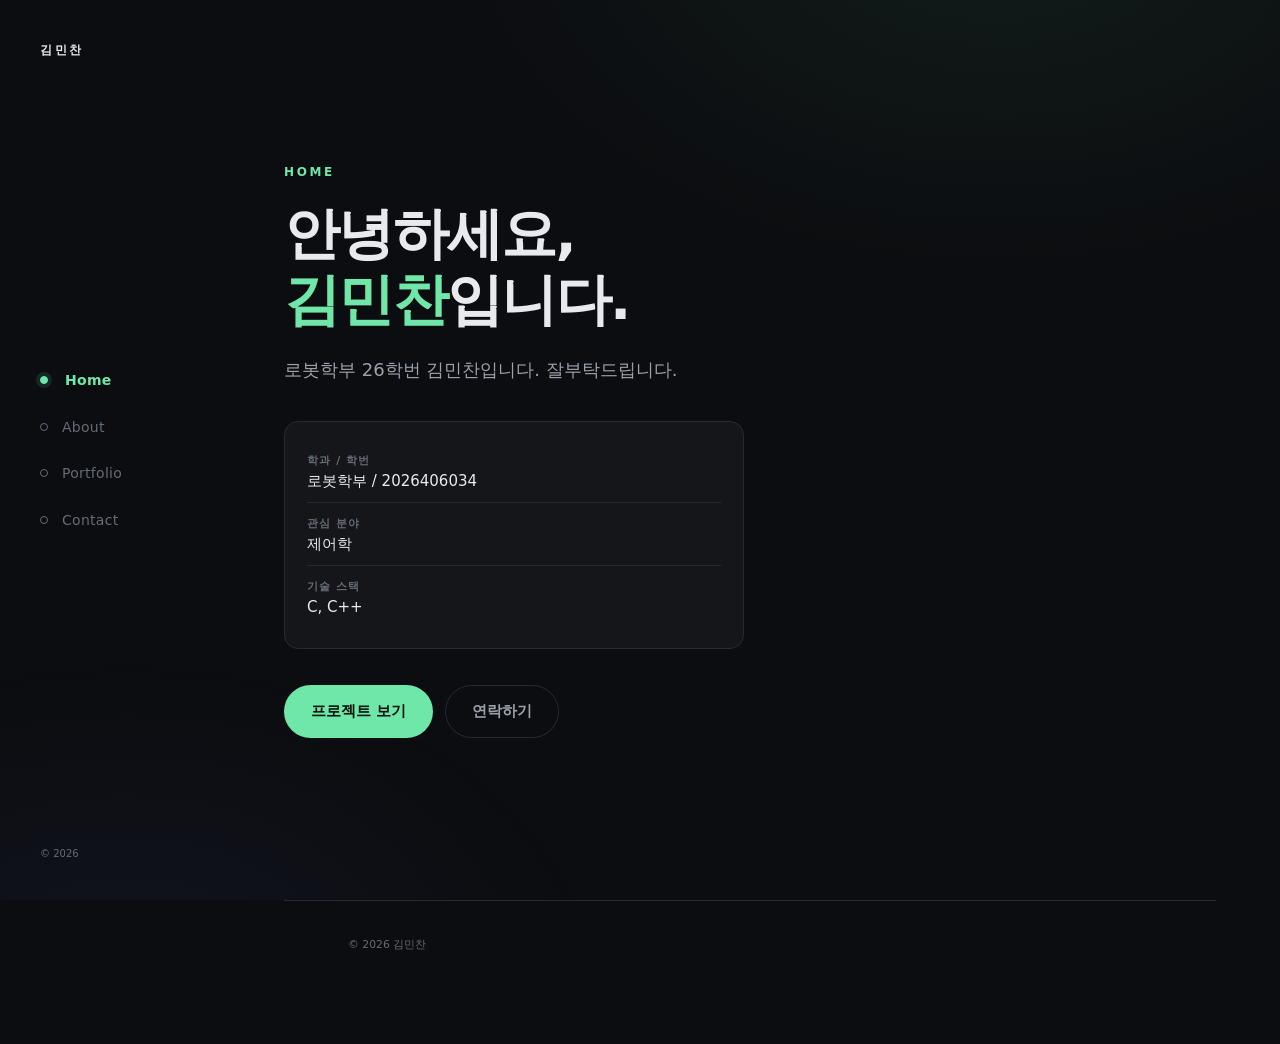
==== index.html @ 5e46e567 "Add files via upload" ====
<!DOCTYPE html>
<html lang="ko">
<head>
  <meta charset="UTF-8" />
  <meta name="viewport" content="width=device-width, initial-scale=1.0" />
  <title>Home | 김민찬 Portfolio</title>
  <link rel="stylesheet" href="style.css">
</head>
<body>

  <!-- ===== 좌측 고정 탭 네비게이션 (데스크탑) ===== -->
  <nav class="side-nav" aria-label="페이지 네비게이션">
    <div class="side-nav__brand">김민찬</div>
    <ul class="side-nav__list">
      <li><a href="index.html"     class="nav-item"><span class="nav-item__dot"></span><span class="nav-item__label">Home</span></a></li>
      <li><a href="about.html"     class="nav-item"><span class="nav-item__dot"></span><span class="nav-item__label">About</span></a></li>
      <li><a href="portfolio.html" class="nav-item"><span class="nav-item__dot"></span><span class="nav-item__label">Portfolio</span></a></li>
      <li><a href="contact.html"   class="nav-item"><span class="nav-item__dot"></span><span class="nav-item__label">Contact</span></a></li>
    </ul>
    <div class="side-nav__foot"><small>&copy; <span class="year"></span></small></div>
  </nav>

  <!-- ===== 모바일 상단 고정 탭 바 ===== -->
  <nav class="top-nav" aria-label="페이지 네비게이션 (모바일)">
    <div class="top-nav__brand">김민찬</div>
    <ul class="top-nav__list">
      <li><a href="index.html"     class="top-nav__item">Home</a></li>
      <li><a href="about.html"     class="top-nav__item">About</a></li>
      <li><a href="portfolio.html" class="top-nav__item">Portfolio</a></li>
      <li><a href="contact.html"   class="top-nav__item">Contact</a></li>
    </ul>
  </nav>

  <!-- ===== 본문 ===== -->
  <main class="content">
    <div class="container container--hero">

      <p class="eyebrow reveal">Home</p>

      <h1 class="hero__title reveal" data-delay="1">
        안녕하세요,<br>
        <span class="accent">김민찬</span>입니다.
      </h1>

      <p class="hero__sub reveal" data-delay="2">
        로봇학부 26학번 김민찬입니다. 잘부탁드립니다.
      </p>

      <ul class="info-list reveal" data-delay="3">
        <li>
          <span class="info-list__label">학과 / 학번</span>
          <span class="info-list__value">로봇학부 / 2026406034</span>
        </li>
        <li>
          <span class="info-list__label">관심 분야</span>
          <span class="info-list__value">제어학</span>
        </li>
        <li>
          <span class="info-list__label">기술 스택</span>
          <span class="info-list__value">C, C++</span>
        </li>
      </ul>

      <div class="btn-group reveal" data-delay="4">
        <a href="portfolio.html" class="btn btn--primary">프로젝트 보기</a>
        <a href="contact.html" class="btn btn--ghost">연락하기</a>
      </div>

    </div>

    <footer class="footer">
      <small>&copy; <span class="year"></span> 김민찬</small>
    </footer>
  </main>

  <script src="script.js"></script>
</body>
</html>
---- style.css ----
/* =============================================================
   Portfolio - style.css (공통 스타일)

   색상 테마는 "여기"에서 바꿉니다.
   ------------------------------------------------------------- */
:root {
  --accent:      #6ee7a8;   /* 메인 포인트 색상 */
  --accent-ink:  #09150e;   /* 포인트 색 위에 올라가는 글자색 */
  --bg:          #0c0d10;   /* 전체 배경 */
  --bg-elev:     #141619;   /* 카드 등 올라온 면 */
  --bg-elev-2:   #1b1e23;   /* 호버 시 면 */
  --line:        #272b31;   /* 테두리 / 구분선 */
  --text:        #e8eaed;   /* 본문 글자 */
  --text-dim:    #9aa1ab;   /* 보조 글자 */
  --text-faint:  #646b76;   /* 흐린 글자 */
}
/* ============================================================= */

/* ---------- 1. Reset & Base ---------- */
*,
*::before,
*::after {
  box-sizing: border-box;
  margin: 0;
  padding: 0;
}

html {
  scroll-behavior: smooth;
}

ul, ol { list-style: none; }
a { color: inherit; text-decoration: none; }
button { font: inherit; color: inherit; background: none; border: none; cursor: pointer; }
img { display: block; max-width: 100%; }

body {
  font-family: system-ui, -apple-system, "Segoe UI", Roboto,
               "Noto Sans KR", "Apple SD Gothic Neo", Arial, sans-serif;
  font-size: 16px;
  line-height: 1.75;
  color: var(--text);
  background: var(--bg);
  -webkit-font-smoothing: antialiased;
  overflow-x: hidden;
}

/* 은은한 배경 그라데이션 */
body::before {
  content: '';
  position: fixed;
  inset: 0;
  z-index: -1;
  pointer-events: none;
  background:
    radial-gradient(60rem 40rem at 78% -10%, rgba(110, 231, 168, .07), transparent 60%),
    radial-gradient(50rem 35rem at 10% 110%, rgba(96, 140, 255, .06), transparent 60%);
}

/* ---------- 2. 변수성 레이아웃 값 ---------- */
:root {
  --nav-w: 220px;      /* 좌측 탭 너비 */
  --topnav-h: 56px;    /* 모바일 상단 바 높이 */
  --content-max: 860px;
  --ease: cubic-bezier(.22, 1, .36, 1);
}

/* ---------- 3. 좌측 고정 탭 네비게이션 ---------- */
.side-nav {
  position: fixed;
  top: 0;
  left: 0;
  width: var(--nav-w);
  height: 100vh;
  padding: 40px 0 40px 40px;
  display: flex;
  flex-direction: column;
  justify-content: center;
  z-index: 100;
}

.side-nav__brand {
  position: absolute;
  top: 40px;
  left: 40px;
  font-size: 12px;
  font-weight: 700;
  letter-spacing: .22em;
  color: var(--text);
}

.side-nav__foot {
  position: absolute;
  bottom: 36px;
  left: 40px;
  font-size: 12px;
  color: var(--text-faint);
}

.side-nav__list {
  display: flex;
  flex-direction: column;
  gap: 6px;
}

.nav-item {
  display: flex;
  align-items: center;
  gap: 14px;
  padding: 8px 0;
  font-size: 14px;
  font-weight: 500;
  letter-spacing: .02em;
  color: var(--text-faint);
  transition: color .3s var(--ease);
}

.nav-item__dot {
  width: 8px;
  height: 8px;
  flex-shrink: 0;
  border: 1.5px solid currentColor;
  border-radius: 50%;
  transition: all .3s var(--ease);
}

.nav-item__label {
  transition: transform .3s var(--ease);
}

.nav-item:hover { color: var(--text-dim); }
.nav-item:hover .nav-item__label { transform: translateX(3px); }

/* 현재 탭 표시 */
.nav-item.is-active { color: var(--accent); }
.nav-item.is-active .nav-item__dot {
  background: var(--accent);
  border-color: var(--accent);
  box-shadow: 0 0 0 4px rgba(110, 231, 168, .12);
}
.nav-item.is-active .nav-item__label {
  transform: translateX(3px);
  font-weight: 600;
}

/* ---------- 4. 모바일 상단 탭 바 ---------- */
.top-nav {
  display: none;
  position: fixed;
  top: 0;
  left: 0;
  right: 0;
  height: var(--topnav-h);
  align-items: center;
  gap: 14px;
  padding: 0 16px;
  background: rgba(12, 13, 16, .88);
  backdrop-filter: blur(12px);
  -webkit-backdrop-filter: blur(12px);
  border-bottom: 1px solid var(--line);
  z-index: 100;
}

.top-nav__brand {
  flex-shrink: 0;
  font-size: 11px;
  font-weight: 700;
  letter-spacing: .18em;
}

.top-nav__list {
  display: flex;
  gap: 4px;
  overflow-x: auto;
  scrollbar-width: none;
  -ms-overflow-style: none;
}
.top-nav__list::-webkit-scrollbar { display: none; }

.top-nav__item {
  display: block;
  padding: 6px 12px;
  border-radius: 999px;
  font-size: 13px;
  font-weight: 500;
  white-space: nowrap;
  color: var(--text-faint);
  transition: all .25s var(--ease);
}

.top-nav__item.is-active {
  color: var(--accent-ink);
  background: var(--accent);
}

/* ---------- 5. 본문 레이아웃 ---------- */
.content {
  margin-left: var(--nav-w);
  min-height: 100vh;
  display: flex;
  flex-direction: column;
}

.container {
  width: 100%;
  max-width: var(--content-max);
  padding: 96px 64px 64px;
  flex: 1;
}

.container--hero {
  display: flex;
  flex-direction: column;
  justify-content: center;
  min-height: 100vh;
  padding-top: 64px;
}

/* 모든 페이지 공통 프로필 헤더 */
.profile {
  display: flex;
  flex-direction: column;
  gap: 8px;
  padding: 22px 24px;
  margin-bottom: 44px;
  background: var(--bg-elev);
  border: 1px solid var(--line);
  border-radius: 16px;
}

.profile__name {
  font-size: 22px;
  font-weight: 700;
  letter-spacing: -.02em;
  line-height: 1.3;
}

.profile__name span { color: var(--accent); }

.profile__sub {
  font-size: 15px;
  color: var(--text-dim);
}

.profile__meta {
  display: flex;
  flex-wrap: wrap;
  gap: 8px;
  margin-top: 8px;
}

.profile__meta li {
  display: flex;
  align-items: baseline;
  gap: 7px;
  padding: 5px 13px;
  border: 1px solid var(--line);
  border-radius: 999px;
  background: var(--bg);
  font-size: 13px;
  color: var(--text);
}

.profile__meta b {
  font-size: 10px;
  font-weight: 600;
  letter-spacing: .1em;
  text-transform: uppercase;
  color: var(--text-faint);
}

.page-head {
  display: flex;
  align-items: baseline;
  gap: 16px;
  margin-bottom: 40px;
}

.page-head__num {
  font-size: 13px;
  font-weight: 600;
  letter-spacing: .1em;
  color: var(--accent);
}

.page-head__title {
  font-size: clamp(28px, 4vw, 40px);
  font-weight: 700;
  letter-spacing: -.02em;
  line-height: 1.2;
}

.page-head__title::after {
  content: '';
  display: inline-block;
  width: 56px;
  height: 1px;
  margin-left: 20px;
  vertical-align: middle;
  background: var(--line);
}

.footer {
  padding: 32px 64px 40px;
  border-top: 1px solid var(--line);
  margin: 0 64px;
  font-size: 13px;
  color: var(--text-faint);
}

/* ---------- 6. 공통 텍스트 요소 ---------- */
.eyebrow {
  font-size: 12px;
  font-weight: 600;
  letter-spacing: .22em;
  text-transform: uppercase;
  color: var(--accent);
  margin-bottom: 18px;
}

.accent { color: var(--accent); }

.hero__title {
  font-size: clamp(32px, 5.5vw, 56px);
  font-weight: 700;
  line-height: 1.18;
  letter-spacing: -.03em;
  margin-bottom: 20px;
}

.hero__sub {
  font-size: clamp(15px, 1.6vw, 18px);
  color: var(--text-dim);
  max-width: 54ch;
  margin-bottom: 36px;
}

.lead {
  font-size: clamp(15px, 1.7vw, 18px);
  color: var(--text-dim);
  max-width: 52ch;
  margin-bottom: 32px;
}

.text {
  color: var(--text-dim);
  margin-bottom: 14px;
}
.text:last-child { margin-bottom: 0; }

.note {
  font-size: 13px;
  color: var(--text-faint);
}

.block { margin-bottom: 44px; }
.block:last-child { margin-bottom: 0; }

.block__title {
  font-size: 13px;
  font-weight: 600;
  letter-spacing: .12em;
  text-transform: uppercase;
  color: var(--text-faint);
  margin-bottom: 14px;
}

.sub-title {
  font-size: 13px;
  font-weight: 600;
  color: var(--text-dim);
  margin: 18px 0 8px;
}
.sub-title:first-of-type { margin-top: 0; }

.bullet {
  display: flex;
  flex-direction: column;
  gap: 8px;
}

.bullet li {
  position: relative;
  padding-left: 18px;
  color: var(--text-dim);
}

.bullet li::before {
  content: '';
  position: absolute;
  left: 2px;
  top: 13px;
  width: 5px;
  height: 5px;
  border-radius: 50%;
  background: var(--accent);
}

/* 홈 정보 리스트 */
.info-list {
  display: flex;
  flex-direction: column;
  gap: 2px;
  margin-bottom: 36px;
  padding: 20px 22px;
  background: var(--bg-elev);
  border: 1px solid var(--line);
  border-radius: 14px;
  max-width: 460px;
}

.info-list li {
  display: flex;
  flex-direction: column;
  padding: 10px 0;
  border-bottom: 1px solid var(--line);
}
.info-list li:last-child { border-bottom: none; }

.info-list__label {
  font-size: 11px;
  font-weight: 600;
  letter-spacing: .1em;
  text-transform: uppercase;
  color: var(--text-faint);
  line-height: 1.6;
}

.info-list__value {
  font-size: 15px;
  color: var(--text);
  line-height: 1.5;
}

/* ---------- 7. 버튼 ---------- */
.btn {
  display: inline-flex;
  align-items: center;
  justify-content: center;
  padding: 12px 26px;
  border: 1px solid transparent;
  border-radius: 999px;
  font-size: 15px;
  font-weight: 600;
  transition: all .25s var(--ease);
}

.btn--primary {
  background: var(--accent);
  color: var(--accent-ink);
}
.btn--primary:hover {
  transform: translateY(-2px);
  box-shadow: 0 10px 28px -10px var(--accent);
}

.btn--ghost {
  border-color: var(--line);
  color: var(--text-dim);
}
.btn--ghost:hover {
  border-color: rgba(110, 231, 168, .35);
  color: var(--accent);
  transform: translateY(-2px);
}

.btn--lg { padding: 15px 38px; font-size: 16px; }

.btn-group {
  display: flex;
  flex-wrap: wrap;
  gap: 12px;
}

/* ---------- 8. 태그 ---------- */
.tag-list {
  display: flex;
  flex-wrap: wrap;
  gap: 8px;
}

.tag {
  padding: 5px 14px;
  border: 1px solid var(--line);
  border-radius: 999px;
  font-size: 13px;
  color: var(--text-dim);
  background: var(--bg-elev);
  transition: all .25s var(--ease);
}
.tag:hover {
  border-color: rgba(110, 231, 168, .35);
  color: var(--accent);
}

/* ---------- 9. 프로젝트 ---------- */
.filter {
  display: flex;
  flex-wrap: wrap;
  gap: 8px;
  margin-bottom: 28px;
}

.filter__btn {
  padding: 7px 18px;
  border: 1px solid var(--line);
  border-radius: 999px;
  font-size: 13px;
  font-weight: 500;
  color: var(--text-faint);
  transition: all .25s var(--ease);
}
.filter__btn:hover {
  color: var(--text);
  border-color: var(--text-faint);
}
.filter__btn.is-active {
  background: var(--accent);
  border-color: var(--accent);
  color: var(--accent-ink);
}

.projects {
  display: grid;
  grid-template-columns: repeat(auto-fill, minmax(280px, 1fr));
  gap: 20px;
}

.card {
  display: flex;
  flex-direction: column;
  background: var(--bg-elev);
  border: 1px solid var(--line);
  border-radius: 16px;
  overflow: hidden;
  transition: transform .35s var(--ease), border-color .35s var(--ease),
              box-shadow .35s var(--ease);
}

.card:hover {
  transform: translateY(-5px);
  border-color: rgba(110, 231, 168, .35);
  box-shadow: 0 20px 44px -24px rgba(0, 0, 0, .8);
}

.card.is-hidden { display: none; }

.card__thumb {
  height: 130px;
  display: flex;
  align-items: center;
  justify-content: center;
  border-bottom: 1px solid var(--line);
  background: linear-gradient(135deg, rgba(110, 231, 168, .16), rgba(96, 140, 255, .12));
}

.card__thumb::after {
  content: attr(data-initial);
  font-size: 38px;
  font-weight: 700;
  letter-spacing: -.02em;
  color: rgba(232, 234, 237, .18);
}

.card__body {
  display: flex;
  flex-direction: column;
  gap: 12px;
  padding: 20px;
  flex: 1;
}

.card__title {
  font-size: 17px;
  font-weight: 600;
  letter-spacing: -.01em;
  line-height: 1.4;
}

.card__desc {
  flex: 1;
  font-size: 14px;
  line-height: 1.7;
  color: var(--text-dim);
}

.card__tags {
  display: flex;
  flex-wrap: wrap;
  gap: 6px;
}

.card__tags li {
  padding: 3px 9px;
  border-radius: 5px;
  font-size: 11px;
  font-weight: 600;
  letter-spacing: .04em;
  text-transform: uppercase;
  color: var(--accent);
  background: rgba(110, 231, 168, .12);
}

.card__links {
  display: flex;
  gap: 16px;
  margin-top: 4px;
  padding-top: 10px;
  border-top: 1px solid var(--line);
}

.card__link,
.card__links a {
  font-size: 13px;
  font-weight: 500;
  color: var(--text-dim);
  transition: color .25s var(--ease);
}

/* 카드 전체가 링크이므로, 카드에 마우스를 올리면 함께 강조 */
.card:hover .card__link,
.card__links a:hover { color: var(--accent); }

/* 키보드 포커스 표시 (접근성) */
.card:focus-visible {
  outline: 2px solid var(--accent);
  outline-offset: 3px;
}

/* 글자가 긴 썸네일(D-DAY, RANDOM 등) */
.card__thumb--text::after {
  font-size: 24px;
  letter-spacing: .12em;
}

/* ---------- 9-1. 실습 결과 출력 (document.write) ---------- */
/* dday.html, random.html의 <section class="block js-output"> 안에 출력됩니다 */
.js-output h1 {
  font-size: clamp(34px, 6vw, 52px);
  font-weight: 700;
  letter-spacing: -.03em;
  line-height: 1.2;
  color: var(--accent);
  margin: 6px 0 4px;
  word-break: break-all;
}

.js-output h3 {
  font-size: 16px;
  font-weight: 600;
  color: var(--text-dim);
  margin-top: 10px;
}

.js-output hr {
  height: 1px;
  border: none;
  background: var(--line);
  margin: 22px 0 14px;
}

.js-output p {
  font-size: 14px;
  color: var(--text-dim);
  word-break: break-all;
}

.js-output p i { color: var(--text-faint); }

/* ---------- 10. Contact ---------- */
.contact__list {
  display: flex;
  flex-direction: column;
  gap: 12px;
  margin-bottom: 40px;
}

.contact__item {
  width: 100%;
  display: flex;
  align-items: center;
  gap: 18px;
  padding: 18px 22px;
  text-align: left;
  background: var(--bg-elev);
  border: 1px solid var(--line);
  border-radius: 14px;
  transition: all .28s var(--ease);
}

.contact__item:hover {
  background: var(--bg-elev-2);
  border-color: rgba(110, 231, 168, .35);
  transform: translateX(4px);
}

.contact__icon {
  width: 38px;
  height: 38px;
  flex-shrink: 0;
  display: grid;
  place-items: center;
  border-radius: 10px;
  background: rgba(110, 231, 168, .12);
  color: var(--accent);
}
.contact__icon svg { width: 20px; height: 20px; }

.contact__meta {
  flex: 1;
  min-width: 0;
  display: flex;
  flex-direction: column;
}

.contact__label {
  font-size: 11px;
  font-weight: 600;
  letter-spacing: .1em;
  text-transform: uppercase;
  color: var(--text-faint);
  line-height: 1.6;
}

.contact__value {
  font-size: 15px;
  color: var(--text);
  line-height: 1.5;
  overflow: hidden;
  text-overflow: ellipsis;
  white-space: nowrap;
}

.contact__action {
  flex-shrink: 0;
  padding: 4px 10px;
  border: 1px solid var(--line);
  border-radius: 7px;
  font-size: 12px;
  font-weight: 600;
  color: var(--text-faint);
  transition: all .25s var(--ease);
}

.contact__item:hover .contact__action {
  color: var(--accent);
  border-color: rgba(110, 231, 168, .35);
}

.contact__item--copy.is-copied .contact__action {
  color: var(--accent-ink);
  background: var(--accent);
  border-color: var(--accent);
}

.contact__cta {
  display: flex;
  flex-direction: column;
  align-items: flex-start;
  gap: 10px;
  margin-bottom: 56px;
}

/* 문의 폼 */
.contact-form {
  display: grid;
  grid-template-columns: 1fr;
  gap: .5rem;
  max-width: 520px;
}

.contact-form label {
  font-size: 13px;
  font-weight: 600;
  color: var(--text-dim);
  margin-top: 8px;
}

.contact-form input,
.contact-form textarea {
  width: 100%;
  padding: .7rem .9rem;
  font: inherit;
  font-size: 15px;
  color: var(--text);
  background: var(--bg-elev);
  border: 1px solid var(--line);
  border-radius: 10px;
  resize: vertical;
  transition: border-color .25s var(--ease);
}

.contact-form input::placeholder,
.contact-form textarea::placeholder { color: var(--text-faint); }

.contact-form input:focus,
.contact-form textarea:focus {
  outline: none;
  border-color: var(--accent);
}

.contact-form button {
  margin-top: 14px;
  justify-self: start;
}

/* 토스트 */
.toast {
  position: fixed;
  left: 50%;
  bottom: 40px;
  transform: translate(-50%, 20px);
  padding: 11px 22px;
  border-radius: 999px;
  font-size: 14px;
  font-weight: 600;
  color: var(--accent-ink);
  background: var(--accent);
  box-shadow: 0 14px 34px -14px rgba(0, 0, 0, .9);
  opacity: 0;
  pointer-events: none;
  transition: opacity .3s var(--ease), transform .3s var(--ease);
  z-index: 300;
}

.toast.is-visible {
  opacity: 1;
  transform: translate(-50%, 0);
}

/* ---------- 11. 등장 애니메이션 ---------- */
.reveal {
  opacity: 0;
  transform: translateY(22px);
  transition: opacity .7s var(--ease), transform .7s var(--ease);
}

.reveal.is-visible {
  opacity: 1;
  transform: translateY(0);
}

.reveal[data-delay="1"] { transition-delay: .08s; }
.reveal[data-delay="2"] { transition-delay: .16s; }
.reveal[data-delay="3"] { transition-delay: .24s; }
.reveal[data-delay="4"] { transition-delay: .32s; }
.reveal[data-delay="5"] { transition-delay: .40s; }

@media (prefers-reduced-motion: reduce) {
  html { scroll-behavior: auto; }
  .reveal { opacity: 1; transform: none; transition: none; }
}

/* ---------- 12. 페이지 전환 (끝까지 스크롤) ---------- */

/* 하단 안내 바: 페이지 맨 아래에 닿으면 나타남 */
.page-jump {
  position: fixed;
  left: 50%;
  bottom: 28px;
  transform: translate(-50%, 16px);
  opacity: 0;
  pointer-events: none;
  transition: opacity .35s var(--ease), transform .35s var(--ease);
  z-index: 150;
}

.page-jump.is-visible {
  opacity: 1;
  transform: translate(-50%, 0);
  pointer-events: auto;
}

.page-jump__link {
  position: relative;
  display: flex;
  align-items: center;
  gap: 12px;
  padding: 11px 22px;
  overflow: hidden;
  border: 1px solid var(--line);
  border-radius: 999px;
  background: rgba(20, 22, 25, .92);
  backdrop-filter: blur(12px);
  -webkit-backdrop-filter: blur(12px);
  box-shadow: 0 14px 34px -18px rgba(0, 0, 0, .9);
  transition: border-color .25s var(--ease);
}

.page-jump__link:hover { border-color: rgba(110, 231, 168, .4); }

.page-jump__text {
  font-size: 13px;
  color: var(--text-dim);
  white-space: nowrap;
}

.page-jump__text strong { color: var(--accent); font-weight: 600; }

.page-jump__arrow {
  font-size: 14px;
  color: var(--accent);
  animation: bob 1.6s ease-in-out infinite;
}

@keyframes bob {
  0%, 100% { transform: translateY(0); }
  50%      { transform: translateY(3px); }
}

/* 스크롤 누적량 표시 바 */
.page-jump__bar {
  position: absolute;
  left: 0;
  bottom: 0;
  width: 100%;
  height: 2px;
  background: transparent;
}

.page-jump__bar i {
  display: block;
  width: 0%;
  height: 100%;
  background: var(--accent);
  transition: width .12s linear;
}

/* 페이지를 떠날 때 전환 효과 */
body {
  opacity: 1;
  transition: opacity .25s ease;
}

body.is-leaving { opacity: 0; }

@media (prefers-reduced-motion: reduce) {
  body, body.is-leaving { opacity: 1; transition: none; }
  .page-jump__arrow { animation: none; }
}

/* 안내 바가 푸터를 가리지 않도록 여백 확보 */
.footer { padding-bottom: 88px; }

/* ---------- 13. 반응형 ---------- */
@media (max-width: 1024px) {
  :root { --nav-w: 180px; }

  .side-nav { padding-left: 28px; }
  .side-nav__brand,
  .side-nav__foot { left: 28px; }

  .container { padding: 88px 44px 56px; }
  .footer { margin: 0 44px; padding: 28px 0 88px; }
}

@media (max-width: 768px) {
  .side-nav { display: none; }
  .top-nav { display: flex; }

  .content { margin-left: 0; }

  .container {
    padding: calc(var(--topnav-h) + 44px) 20px 48px;
  }

  .container--hero {
    min-height: calc(100vh - var(--topnav-h));
    padding-top: calc(var(--topnav-h) + 48px);
  }

  .page-head { margin-bottom: 28px; }
  .page-head__title::after { display: none; }

  .profile { padding: 18px 18px; margin-bottom: 32px; }
  .profile__name { font-size: 19px; }
  .profile__sub { font-size: 14px; }
  .profile__meta li { font-size: 12px; padding: 4px 11px; }

  .footer { margin: 0 20px; padding: 24px 0 92px; }

  .page-jump { bottom: 20px; left: 16px; right: 16px; transform: translateY(16px); }
  .page-jump.is-visible { transform: translateY(0); }
  .page-jump__link { justify-content: center; padding: 11px 16px; }
  .page-jump__text { font-size: 12px; }

  .projects { grid-template-columns: 1fr; }

  .contact__item { gap: 14px; padding: 15px 16px; }
  .contact__value { font-size: 14px; }

  .contact__cta { align-self: stretch; }
  .contact__cta .btn { width: 100%; }

  .toast { bottom: 24px; }
}

@media (max-width: 420px) {
  .contact__action { display: none; }
  .btn-group .btn { flex: 1; }
}
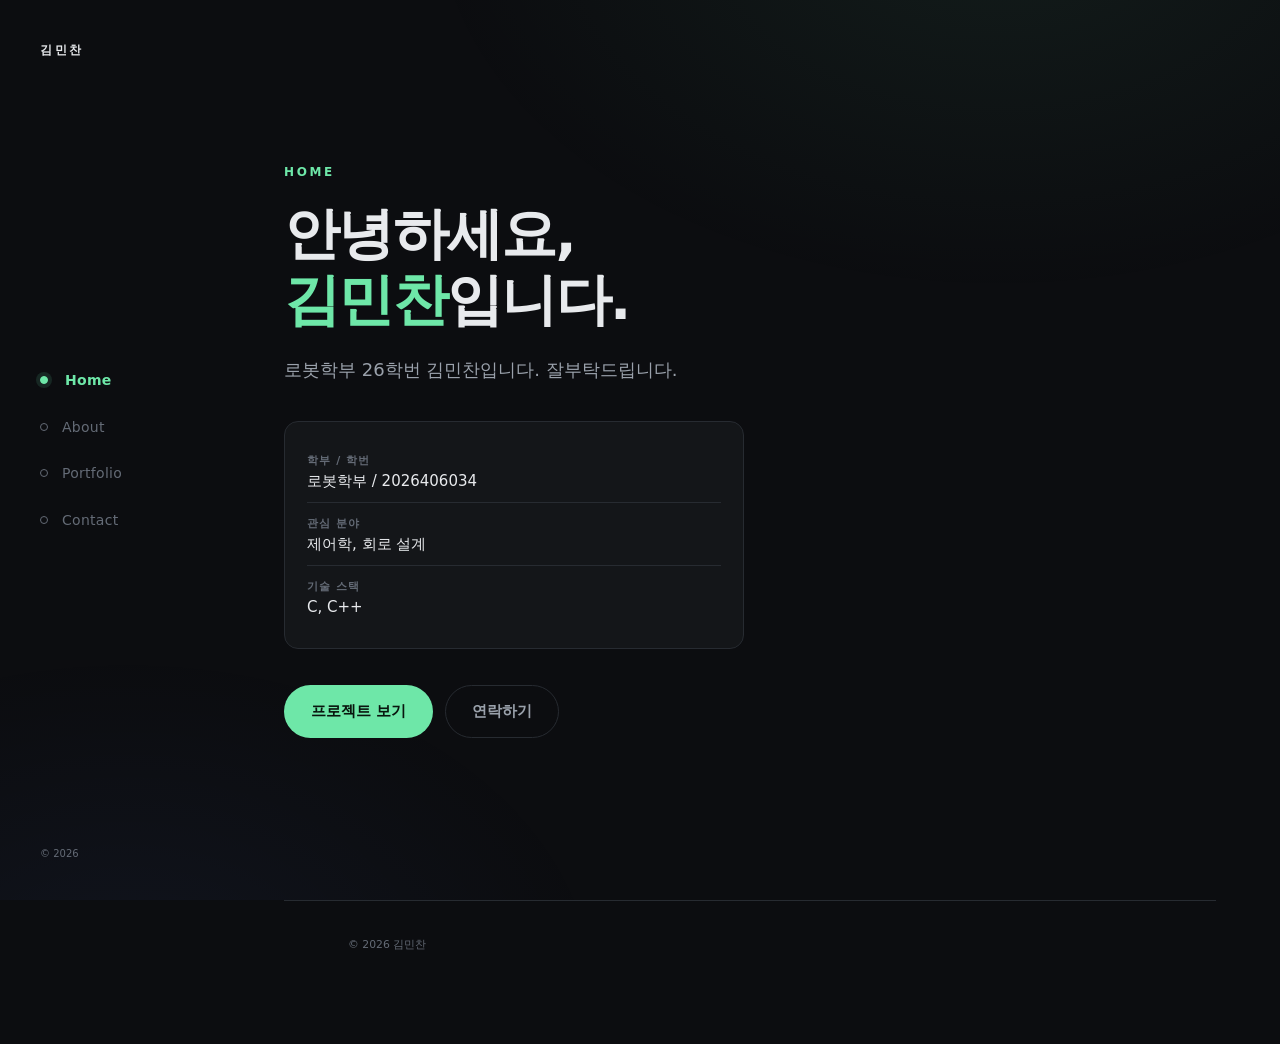
==== commit 78daeb2e: "Add files via upload" ====
--- a/index.html
+++ b/index.html
@@ -48,12 +48,12 @@
 
       <ul class="info-list reveal" data-delay="3">
         <li>
-          <span class="info-list__label">학과 / 학번</span>
+          <span class="info-list__label">학부 / 학번</span>
           <span class="info-list__value">로봇학부 / 2026406034</span>
         </li>
         <li>
           <span class="info-list__label">관심 분야</span>
-          <span class="info-list__value">제어학</span>
+          <span class="info-list__value">제어학, 회로 설계</span>
         </li>
         <li>
           <span class="info-list__label">기술 스택</span>
